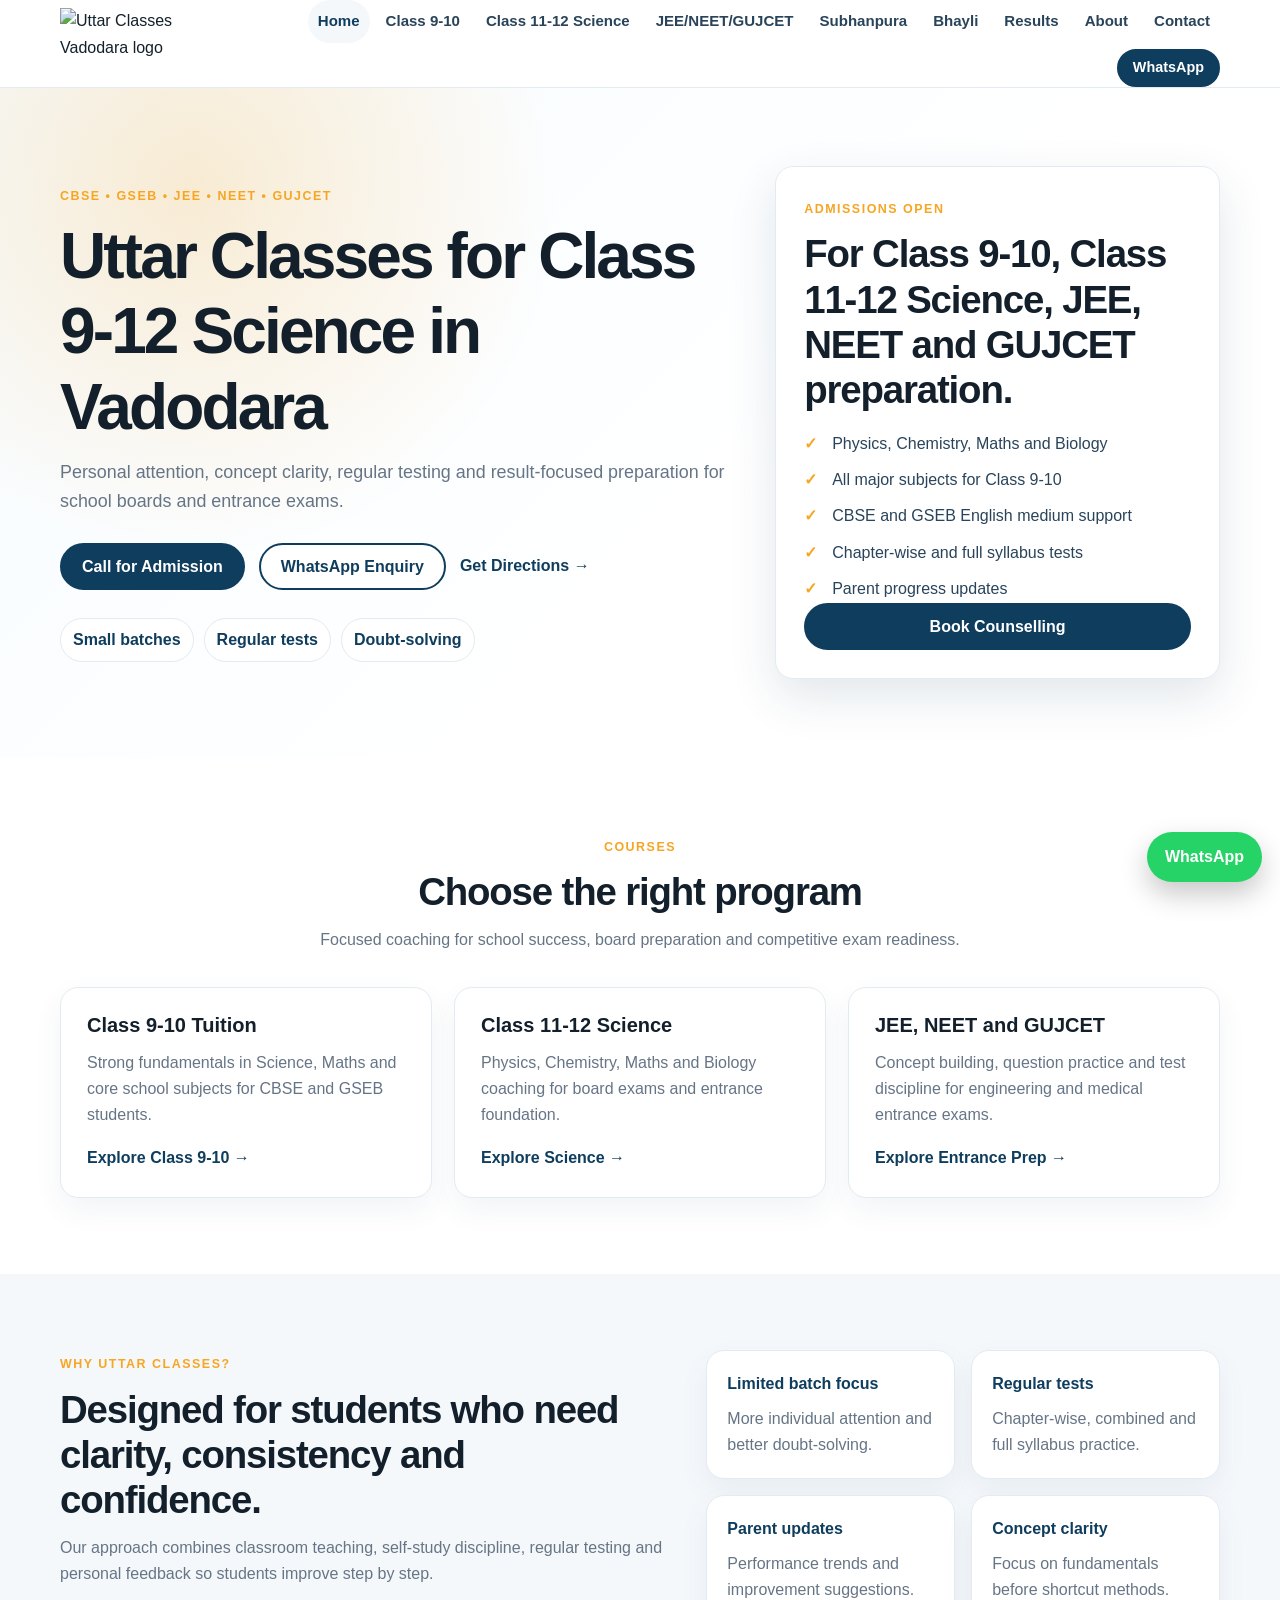
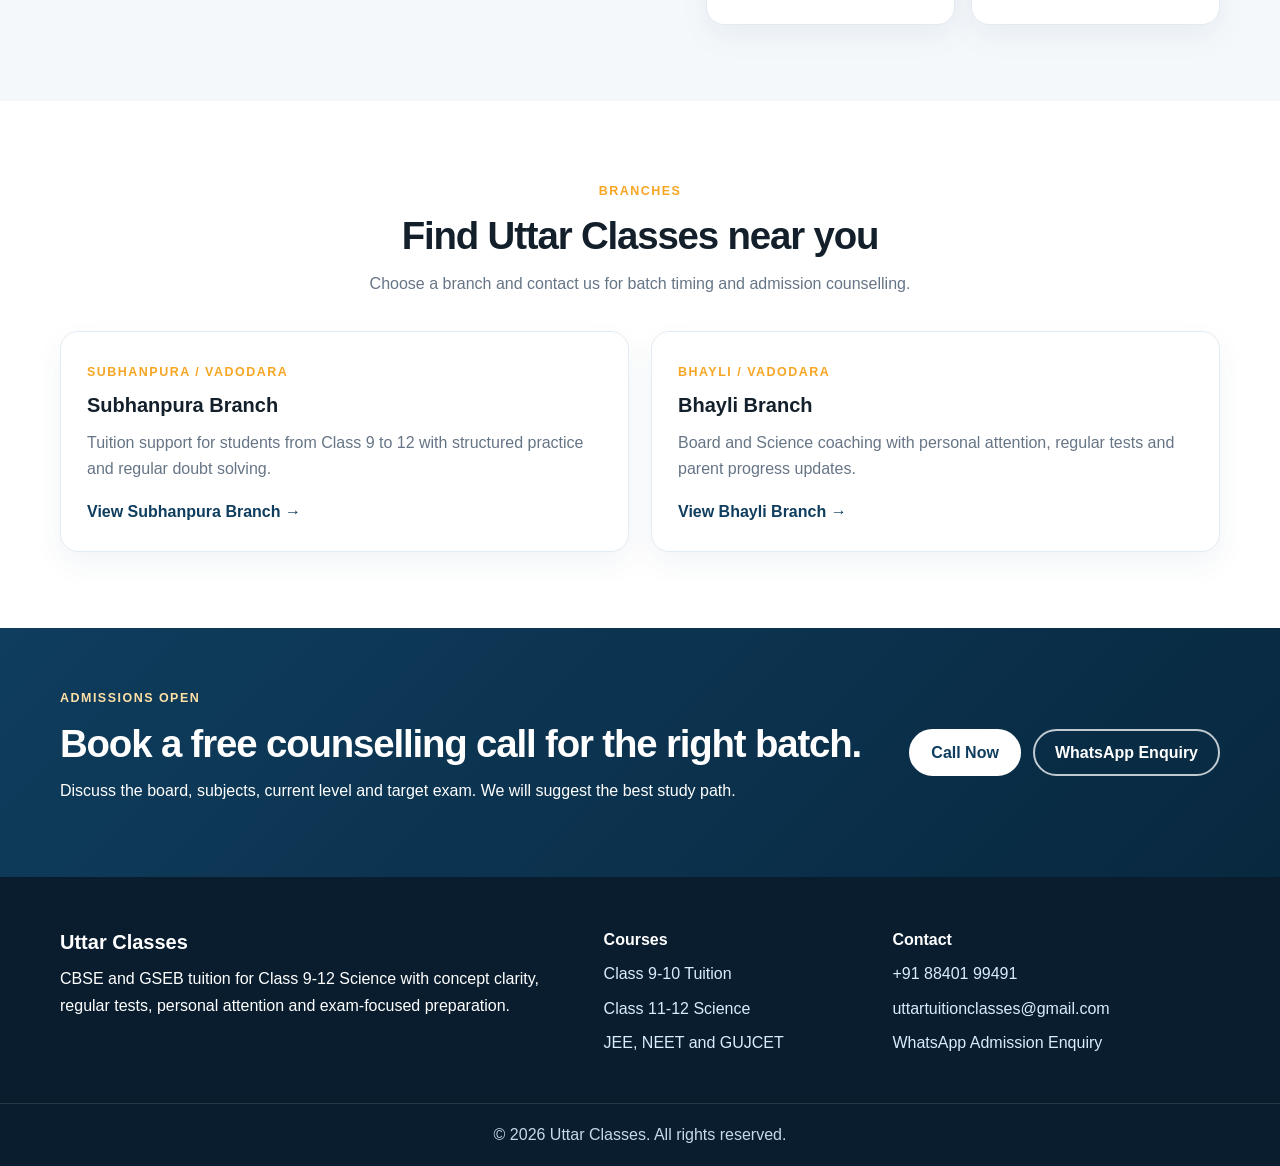
==== index.html @ 64019af1 "Add files via upload" ====
<!DOCTYPE html>
<html lang="en">
<head>
  <meta charset="UTF-8">
  <meta name="viewport" content="width=device-width, initial-scale=1.0">
  <title>Uttar Classes | CBSE &amp; GSEB Tuition in Vadodara</title>
  <meta name="description" content="Uttar Classes offers CBSE and GSEB tuition for Class 9-12 Science, JEE, NEET and GUJCET preparation in Vadodara.">
  <meta name="keywords" content="Uttar Classes, tuition classes Vadodara, CBSE GSEB tuition, JEE NEET GUJCET coaching">
  <meta name="robots" content="index, follow">
  <link rel="canonical" href="https://www.uttarclasses.in/">
  <meta property="og:title" content="Uttar Classes | CBSE &amp; GSEB Tuition in Vadodara">
  <meta property="og:description" content="Uttar Classes offers CBSE and GSEB tuition for Class 9-12 Science, JEE, NEET and GUJCET preparation in Vadodara.">
  <meta property="og:type" content="website">
  <meta property="og:url" content="https://www.uttarclasses.in/">
  <meta property="og:site_name" content="Uttar Classes">
  <link rel="preload" href="/assets/images/logo.jpeg" as="image">
  <link rel="stylesheet" href="/assets/css/style.css">
</head>
<body>
  <header class="site-header">
    <div class="container header-inner">
      <a class="logo" href="/" aria-label="Uttar Classes Home">
        <img src="/assets/images/logo.jpeg" alt="Uttar Classes Vadodara logo" width="120" height="80">
      </a>

      <button class="nav-toggle" type="button" aria-label="Open menu" aria-expanded="false" aria-controls="siteNav">
        <span></span>
        <span></span>
        <span></span>
      </button>

      <nav class="site-nav" id="siteNav" aria-label="Main navigation">
          <a class="nav-link active" href="/">Home</a>
          <a class="nav-link" href="/class-9-10/">Class 9-10</a>
          <a class="nav-link" href="/class-11-12-science/">Class 11-12 Science</a>
          <a class="nav-link" href="/jee-neet-gujcet-coaching/">JEE/NEET/GUJCET</a>
          <a class="nav-link" href="/subhanpura-tuition-classes/">Subhanpura</a>
          <a class="nav-link" href="/bhayli-tuition-classes/">Bhayli</a>
          <a class="nav-link" href="/results/">Results</a>
          <a class="nav-link" href="/about/">About</a>
          <a class="nav-link" href="/contact/">Contact</a>
          <a class="btn btn-small" href="https://wa.me/918840199491?text=Hello%20Uttar%20Classes%2C%20I%20want%20admission%20details." target="_blank" rel="noopener">WhatsApp</a>
      </nav>
    </div>
  </header>

  <main>
    <section class="hero">
      <div class="container hero-grid">
        <div class="hero-content">
          <span class="eyebrow">CBSE • GSEB • JEE • NEET • GUJCET</span>
          <h1>Uttar Classes for Class 9-12 Science in Vadodara</h1>
          <p>Personal attention, concept clarity, regular testing and result-focused preparation for school boards and entrance exams.</p>
          <div class="hero-actions">
            <a class="btn" href="tel:+918840199491">Call for Admission</a>
            <a class="btn btn-outline" href="https://wa.me/918840199491?text=Hello%20Uttar%20Classes%2C%20I%20want%20admission%20details." target="_blank" rel="noopener">WhatsApp Enquiry</a>
            <a class="text-link" href="https://maps.google.com/?q=Uttar%20Classes%20Bhayli%20Vadodara" target="_blank" rel="noopener">Get Directions →</a>
          </div>
          <div class="hero-points" aria-label="Highlights">
            <span>Small batches</span>
            <span>Regular tests</span>
            <span>Doubt-solving</span>
          </div>
        </div>

        <div class="hero-card">
          <span class="eyebrow">Admissions Open</span>
          <h2>For Class 9-10, Class 11-12 Science, JEE, NEET and GUJCET preparation.</h2>
          <ul class="check-list">
            <li>Physics, Chemistry, Maths and Biology</li>
            <li>All major subjects for Class 9-10</li>
            <li>CBSE and GSEB English medium support</li>
            <li>Chapter-wise and full syllabus tests</li>
            <li>Parent progress updates</li>
          </ul>
          <a class="btn btn-full" href="/contact/">Book Counselling</a>
        </div>
      </div>
    </section>

    <section class="section">
      <div class="container">
        <div class="section-heading">
          <span class="eyebrow">Courses</span>
          <h2>Choose the right program</h2>
          <p>Focused coaching for school success, board preparation and competitive exam readiness.</p>
        </div>

        <div class="card-grid three">
          <article class="feature-card">
            <h3>Class 9-10 Tuition</h3>
            <p>Strong fundamentals in Science, Maths and core school subjects for CBSE and GSEB students.</p>
            <a class="text-link" href="/class-9-10/">Explore Class 9-10 →</a>
          </article>
          <article class="feature-card">
            <h3>Class 11-12 Science</h3>
            <p>Physics, Chemistry, Maths and Biology coaching for board exams and entrance foundation.</p>
            <a class="text-link" href="/class-11-12-science/">Explore Science →</a>
          </article>
          <article class="feature-card">
            <h3>JEE, NEET and GUJCET</h3>
            <p>Concept building, question practice and test discipline for engineering and medical entrance exams.</p>
            <a class="text-link" href="/jee-neet-gujcet-coaching/">Explore Entrance Prep →</a>
          </article>
        </div>
      </div>
    </section>

    <section class="section section-soft">
      <div class="container split-grid">
        <div>
          <span class="eyebrow">Why Uttar Classes?</span>
          <h2>Designed for students who need clarity, consistency and confidence.</h2>
          <p>Our approach combines classroom teaching, self-study discipline, regular testing and personal feedback so students improve step by step.</p>
        </div>
        <div class="mini-grid">
          <div class="mini-card"><strong>Limited batch focus</strong><span>More individual attention and better doubt-solving.</span></div>
          <div class="mini-card"><strong>Regular tests</strong><span>Chapter-wise, combined and full syllabus practice.</span></div>
          <div class="mini-card"><strong>Parent updates</strong><span>Performance trends and improvement suggestions.</span></div>
          <div class="mini-card"><strong>Concept clarity</strong><span>Focus on fundamentals before shortcut methods.</span></div>
        </div>
      </div>
    </section>

    <section class="section">
      <div class="container">
        <div class="section-heading">
          <span class="eyebrow">Branches</span>
          <h2>Find Uttar Classes near you</h2>
          <p>Choose a branch and contact us for batch timing and admission counselling.</p>
        </div>
        <div class="card-grid two">
          <article class="branch-card">
            <span class="eyebrow">Subhanpura / Vadodara</span>
            <h3>Subhanpura Branch</h3>
            <p>Tuition support for students from Class 9 to 12 with structured practice and regular doubt solving.</p>
            <a class="text-link" href="/subhanpura-tuition-classes/">View Subhanpura Branch →</a>
          </article>
          <article class="branch-card">
            <span class="eyebrow">Bhayli / Vadodara</span>
            <h3>Bhayli Branch</h3>
            <p>Board and Science coaching with personal attention, regular tests and parent progress updates.</p>
            <a class="text-link" href="/bhayli-tuition-classes/">View Bhayli Branch →</a>
          </article>
        </div>
      </div>
    </section>

    <section class="cta-band">
      <div class="container cta-band-inner">
        <div>
          <span class="eyebrow light">Admissions Open</span>
          <h2>Book a free counselling call for the right batch.</h2>
          <p>Discuss the board, subjects, current level and target exam. We will suggest the best study path.</p>
        </div>
        <div class="cta-actions">
          <a class="btn btn-light" href="tel:+918840199491">Call Now</a>
          <a class="btn btn-outline-light" href="https://wa.me/918840199491?text=Hello%20Uttar%20Classes%2C%20I%20want%20admission%20details." target="_blank" rel="noopener">WhatsApp Enquiry</a>
        </div>
      </div>
    </section>
  </main>

  <footer class="site-footer">
    <div class="container footer-grid">
      <div>
        <h3>Uttar Classes</h3>
        <p>CBSE and GSEB tuition for Class 9-12 Science with concept clarity, regular tests, personal attention and exam-focused preparation.</p>
      </div>

      <div>
        <h4>Courses</h4>
        <a href="/class-9-10/">Class 9-10 Tuition</a>
        <a href="/class-11-12-science/">Class 11-12 Science</a>
        <a href="/jee-neet-gujcet-coaching/">JEE, NEET and GUJCET</a>
      </div>

      <div>
        <h4>Contact</h4>
        <a href="tel:+918840199491">+91 88401 99491</a>
        <a href="mailto:uttartuitionclasses@gmail.com">uttartuitionclasses@gmail.com</a>
        <a href="https://wa.me/918840199491?text=Hello%20Uttar%20Classes%2C%20I%20want%20admission%20details." target="_blank" rel="noopener">WhatsApp Admission Enquiry</a>
      </div>
    </div>

    <div class="footer-bottom">
      <p>© 2026 Uttar Classes. All rights reserved.</p>
    </div>
  </footer>

  <a class="floating-whatsapp" href="https://wa.me/918840199491?text=Hello%20Uttar%20Classes%2C%20I%20want%20admission%20details." target="_blank" rel="noopener" aria-label="Chat with Uttar Classes on WhatsApp">WhatsApp</a>
  <script src="/assets/js/main.js" defer></script>
</body>
</html>
---- assets/css/style.css ----
:root {
  --primary: #0f3d5e;
  --primary-dark: #08283f;
  --accent: #f6a623;
  --accent-soft: #fff2d8;
  --text: #13202b;
  --muted: #667586;
  --bg: #ffffff;
  --soft: #f5f8fb;
  --border: #e3ebf2;
  --shadow: 0 18px 48px rgba(15, 61, 94, 0.12);
  --radius: 18px;
  --container: 1160px;
}

* {
  box-sizing: border-box;
}

html {
  scroll-behavior: smooth;
}

body {
  margin: 0;
  font-family: Arial, Helvetica, sans-serif;
  color: var(--text);
  background: var(--bg);
  line-height: 1.65;
}

img {
  display: block;
  max-width: 100%;
}

a {
  color: inherit;
  text-decoration: none;
}

p {
  margin: 0 0 1rem;
  color: var(--muted);
}

h1,
h2,
h3,
h4 {
  margin: 0 0 0.75rem;
  line-height: 1.18;
  color: var(--text);
}

h1 {
  font-size: clamp(2.3rem, 5vw, 4.6rem);
  letter-spacing: -0.045em;
}

h2 {
  font-size: clamp(1.75rem, 3vw, 2.7rem);
  letter-spacing: -0.03em;
}

h3 {
  font-size: 1.25rem;
}

.container {
  width: min(var(--container), calc(100% - 32px));
  margin: 0 auto;
}

.narrow {
  max-width: 860px;
  text-align: center;
}

.site-header {
  position: sticky;
  top: 0;
  z-index: 50;
  background: rgba(255, 255, 255, 0.96);
  border-bottom: 1px solid var(--border);
  backdrop-filter: blur(12px);
}

.header-inner {
  min-height: 82px;
  display: flex;
  align-items: center;
  justify-content: space-between;
  gap: 24px;
}

.logo {
  display: inline-flex;
  align-items: center;
  flex: 0 0 auto;
}

.logo img {
  width: 120px;
  height: auto;
  max-height: 70px;
  object-fit: contain;
}

.site-nav {
  display: flex;
  align-items: center;
  justify-content: flex-end;
  gap: 6px;
  flex-wrap: wrap;
}

.nav-link {
  padding: 9px 10px;
  border-radius: 999px;
  color: #29445a;
  font-size: 0.94rem;
  font-weight: 700;
}

.nav-link:hover,
.nav-link.active {
  color: var(--primary);
  background: var(--soft);
}

.nav-toggle {
  display: none;
  width: 44px;
  height: 44px;
  border: 1px solid var(--border);
  border-radius: 12px;
  background: #fff;
  cursor: pointer;
}

.nav-toggle span {
  display: block;
  width: 20px;
  height: 2px;
  margin: 5px auto;
  background: var(--primary);
}

.btn {
  display: inline-flex;
  align-items: center;
  justify-content: center;
  min-height: 46px;
  padding: 12px 20px;
  border: 2px solid var(--primary);
  border-radius: 999px;
  background: var(--primary);
  color: #fff;
  font-weight: 800;
  line-height: 1.2;
  transition: transform 0.2s ease, background 0.2s ease, color 0.2s ease;
}

.btn:hover {
  transform: translateY(-2px);
  background: var(--primary-dark);
  border-color: var(--primary-dark);
}

.btn-small {
  min-height: 38px;
  padding: 8px 14px;
  font-size: 0.9rem;
}

.btn-outline {
  background: #fff;
  color: var(--primary);
}

.btn-outline:hover {
  background: var(--primary);
  color: #fff;
}

.btn-light {
  background: #fff;
  border-color: #fff;
  color: var(--primary);
}

.btn-outline-light {
  background: transparent;
  border-color: rgba(255, 255, 255, 0.75);
  color: #fff;
}

.btn-full {
  width: 100%;
}

.text-link {
  color: var(--primary);
  font-weight: 900;
}

.text-link:hover {
  color: var(--primary-dark);
  text-decoration: underline;
}

.eyebrow {
  display: inline-flex;
  margin-bottom: 12px;
  color: var(--accent);
  font-size: 0.78rem;
  font-weight: 900;
  letter-spacing: 0.12em;
  text-transform: uppercase;
}

.eyebrow.light {
  color: #ffe1a6;
}

.hero,
.page-hero {
  background:
    radial-gradient(circle at 15% 15%, rgba(246, 166, 35, 0.20), transparent 30%),
    linear-gradient(135deg, #f6fbff 0%, #ffffff 60%);
}

.hero {
  padding: 78px 0;
}

.page-hero {
  padding: 82px 0 72px;
}

.full-page {
  min-height: 58vh;
  display: grid;
  place-items: center;
}

.hero-grid {
  display: grid;
  grid-template-columns: minmax(0, 1.2fr) minmax(320px, 0.8fr);
  gap: 48px;
  align-items: center;
}

.hero-content p,
.page-hero p {
  max-width: 680px;
  font-size: 1.12rem;
}

.narrow p {
  margin-left: auto;
  margin-right: auto;
}

.hero-actions {
  display: flex;
  align-items: center;
  flex-wrap: wrap;
  gap: 14px;
  margin-top: 26px;
}

.hero-actions.centered {
  justify-content: center;
}

.hero-points {
  display: flex;
  flex-wrap: wrap;
  gap: 10px;
  margin-top: 28px;
}

.hero-points span {
  padding: 8px 12px;
  border: 1px solid var(--border);
  border-radius: 999px;
  background: #fff;
  color: var(--primary);
  font-weight: 800;
}

.hero-card,
.info-card,
.contact-panel,
.enquiry-form,
.feature-card,
.branch-card,
.result-card,
blockquote,
.mini-card {
  border: 1px solid var(--border);
  border-radius: var(--radius);
  background: #fff;
  box-shadow: 0 12px 30px rgba(15, 61, 94, 0.06);
}

.hero-card,
.info-card,
.contact-panel,
.enquiry-form {
  padding: 28px;
}

.hero-card {
  box-shadow: var(--shadow);
}

.section {
  padding: 76px 0;
}

.section-soft {
  background: var(--soft);
}

.section-heading {
  max-width: 760px;
  margin: 0 auto 34px;
  text-align: center;
}

.card-grid {
  display: grid;
  gap: 22px;
}

.card-grid.two {
  grid-template-columns: repeat(2, minmax(0, 1fr));
}

.card-grid.three {
  grid-template-columns: repeat(3, minmax(0, 1fr));
}

.card-grid.four {
  grid-template-columns: repeat(4, minmax(0, 1fr));
}

.feature-card,
.branch-card {
  padding: 26px;
}

.feature-card:hover,
.branch-card:hover,
.result-card:hover {
  transform: translateY(-3px);
  box-shadow: var(--shadow);
}

.feature-card,
.branch-card,
.result-card {
  transition: transform 0.2s ease, box-shadow 0.2s ease;
}

.split-grid {
  display: grid;
  grid-template-columns: minmax(0, 1fr) minmax(300px, 0.85fr);
  gap: 42px;
  align-items: start;
}

.mini-grid {
  display: grid;
  grid-template-columns: repeat(2, minmax(0, 1fr));
  gap: 16px;
}

.mini-card {
  padding: 20px;
}

.mini-card strong {
  display: block;
  margin-bottom: 8px;
  color: var(--primary);
}

.mini-card span {
  color: var(--muted);
}

.check-list {
  display: grid;
  gap: 10px;
  margin: 18px 0 0;
  padding: 0;
  list-style: none;
}

.check-list li {
  position: relative;
  padding-left: 28px;
  color: #29445a;
}

.check-list li::before {
  content: "✓";
  position: absolute;
  left: 0;
  top: 0;
  color: var(--accent);
  font-weight: 900;
}

.check-list.compact {
  margin-top: 0;
}

.result-grid {
  display: grid;
  grid-template-columns: repeat(3, minmax(0, 1fr));
  gap: 24px;
}

.result-card {
  overflow: hidden;
}

.result-card img {
  width: 100%;
  aspect-ratio: 4 / 3;
  object-fit: cover;
  background: var(--soft);
}

.result-card div {
  padding: 20px;
}

.result-badge {
  display: inline-flex;
  margin-bottom: 10px;
  padding: 5px 10px;
  border-radius: 999px;
  background: var(--accent-soft);
  color: #7a4b00;
  font-size: 0.82rem;
  font-weight: 900;
}

.testimonial-grid {
  display: grid;
  grid-template-columns: repeat(2, minmax(0, 1fr));
  gap: 22px;
}

blockquote {
  margin: 0;
  padding: 28px;
}

blockquote p {
  color: var(--text);
  font-size: 1.04rem;
}

cite {
  display: block;
  color: var(--primary);
  font-style: normal;
  font-weight: 900;
}

.center-block {
  margin-top: 30px;
  text-align: center;
}

.contact-grid {
  display: grid;
  grid-template-columns: minmax(280px, 0.75fr) minmax(320px, 1fr);
  gap: 28px;
  align-items: start;
}

.contact-list {
  display: grid;
  gap: 14px;
}

.contact-list a {
  display: grid;
  gap: 2px;
  padding: 16px;
  border: 1px solid var(--border);
  border-radius: 14px;
  background: var(--soft);
}

.contact-list strong {
  color: var(--primary);
}

.contact-list span {
  color: var(--muted);
}

.enquiry-form label {
  display: block;
  margin: 14px 0 6px;
  color: var(--text);
  font-weight: 800;
}

.enquiry-form input,
.enquiry-form select,
.enquiry-form textarea {
  width: 100%;
  padding: 13px 14px;
  border: 1px solid var(--border);
  border-radius: 12px;
  font: inherit;
  color: var(--text);
  background: #fff;
}

.enquiry-form input:focus,
.enquiry-form select:focus,
.enquiry-form textarea:focus {
  outline: 3px solid rgba(246, 166, 35, 0.25);
  border-color: var(--accent);
}

.enquiry-form button {
  margin-top: 18px;
}

.form-note {
  margin-top: 12px;
  font-size: 0.9rem;
  text-align: center;
}

.cta-band {
  padding: 56px 0;
  background: linear-gradient(135deg, var(--primary), var(--primary-dark));
  color: #fff;
}

.cta-band h2,
.cta-band p {
  color: #fff;
}

.cta-band-inner {
  display: flex;
  align-items: center;
  justify-content: space-between;
  gap: 28px;
}

.cta-actions {
  display: flex;
  flex-wrap: wrap;
  gap: 12px;
  flex: 0 0 auto;
}

.site-footer {
  padding: 54px 0 0;
  background: #091d2e;
  color: #fff;
}

.site-footer h3,
.site-footer h4,
.site-footer p {
  color: #fff;
}

.footer-grid {
  display: grid;
  grid-template-columns: 1.4fr 0.7fr 0.9fr;
  gap: 34px;
}

.site-footer a {
  display: block;
  margin: 8px 0;
  color: #d9ecff;
}

.site-footer a:hover {
  color: #fff;
  text-decoration: underline;
}

.footer-bottom {
  margin-top: 38px;
  padding: 18px 0;
  border-top: 1px solid rgba(255, 255, 255, 0.12);
  text-align: center;
}

.footer-bottom p {
  margin: 0;
  color: #c4d9ea;
}

.floating-whatsapp {
  position: fixed;
  right: 18px;
  bottom: 18px;
  z-index: 60;
  display: inline-flex;
  align-items: center;
  justify-content: center;
  min-height: 48px;
  padding: 12px 18px;
  border-radius: 999px;
  background: #25d366;
  color: #fff;
  font-weight: 900;
  box-shadow: 0 12px 28px rgba(0, 0, 0, 0.22);
}

.floating-whatsapp:hover {
  transform: translateY(-2px);
}

@media (max-width: 1080px) {
  .card-grid.four {
    grid-template-columns: repeat(2, minmax(0, 1fr));
  }

  .result-grid {
    grid-template-columns: repeat(2, minmax(0, 1fr));
  }
}

@media (max-width: 920px) {
  .nav-toggle {
    display: inline-block;
  }

  .site-nav {
    position: absolute;
    left: 16px;
    right: 16px;
    top: calc(100% + 8px);
    display: none;
    flex-direction: column;
    align-items: stretch;
    padding: 14px;
    border: 1px solid var(--border);
    border-radius: 18px;
    background: #fff;
    box-shadow: var(--shadow);
  }

  .site-nav.open {
    display: flex;
  }

  .nav-link,
  .site-nav .btn {
    justify-content: center;
    text-align: center;
  }

  .hero-grid,
  .split-grid,
  .contact-grid,
  .cta-band-inner {
    grid-template-columns: 1fr;
  }

  .cta-band-inner {
    display: grid;
  }

  .card-grid.three,
  .footer-grid {
    grid-template-columns: 1fr;
  }
}

@media (max-width: 640px) {
  .container {
    width: min(100% - 24px, var(--container));
  }

  .hero,
  .page-hero,
  .section {
    padding: 54px 0;
  }

  .header-inner {
    min-height: 72px;
  }

  .logo img {
    width: 96px;
    max-height: 58px;
  }

  .hero-actions,
  .cta-actions {
    flex-direction: column;
    align-items: stretch;
  }

  .btn,
  .text-link {
    width: 100%;
    text-align: center;
  }

  .mini-grid,
  .card-grid.two,
  .card-grid.four,
  .result-grid,
  .testimonial-grid {
    grid-template-columns: 1fr;
  }

  .hero-card,
  .info-card,
  .contact-panel,
  .enquiry-form,
  .feature-card,
  .branch-card,
  blockquote {
    padding: 22px;
  }

  .floating-whatsapp {
    right: 12px;
    bottom: 12px;
    min-height: 44px;
    padding: 10px 14px;
    font-size: 0.9rem;
  }
}

/* Results page category layout */
.result-category-grid {
  display: grid;
  grid-template-columns: repeat(3, minmax(0, 1fr));
  gap: 24px;
  align-items: stretch;
}

.result-category-card {
  display: flex;
  flex-direction: column;
  gap: 18px;
  min-height: 100%;
  padding: 22px;
  border: 1px solid var(--border);
  border-radius: var(--radius);
  background: #fff;
  box-shadow: 0 12px 30px rgba(15, 61, 94, 0.06);
  transition: transform 0.2s ease, box-shadow 0.2s ease;
}

.result-category-card:hover {
  transform: translateY(-3px);
  box-shadow: var(--shadow);
}

.featured-result-card {
  border-color: rgba(246, 166, 35, 0.42);
  box-shadow: 0 16px 38px rgba(246, 166, 35, 0.13);
}

.result-category-head h3 {
  margin-bottom: 8px;
}

.result-category-head p {
  margin-bottom: 0;
}

.result-video {
  width: 100%;
  aspect-ratio: 9 / 16;
  max-height: 520px;
  border-radius: 16px;
  background: #000;
  object-fit: cover;
  overflow: hidden;
}

.mini-result-gallery {
  display: grid;
  grid-template-columns: repeat(3, minmax(0, 1fr));
  gap: 10px;
  margin-top: auto;
}

.mini-result-gallery img {
  width: 100%;
  aspect-ratio: 1 / 1;
  border: 1px solid var(--border);
  border-radius: 12px;
  background: var(--soft);
  object-fit: cover;
}

.competitive-box {
  padding: 24px;
  border: 1px dashed rgba(15, 61, 94, 0.28);
  border-radius: 16px;
  background:
    radial-gradient(circle at 20% 10%, rgba(246, 166, 35, 0.18), transparent 36%),
    var(--soft);
}

.competitive-box strong {
  display: block;
  margin-bottom: 8px;
  color: var(--primary);
  font-size: 1.08rem;
}

.competitive-box p {
  margin-bottom: 0;
}

.result-card-link {
  margin-top: auto;
}

@media (max-width: 1080px) {
  .result-category-grid {
    grid-template-columns: repeat(2, minmax(0, 1fr));
  }
}

@media (max-width: 720px) {
  .result-category-grid {
    grid-template-columns: 1fr;
  }

  .result-video {
    max-height: 620px;
  }
}
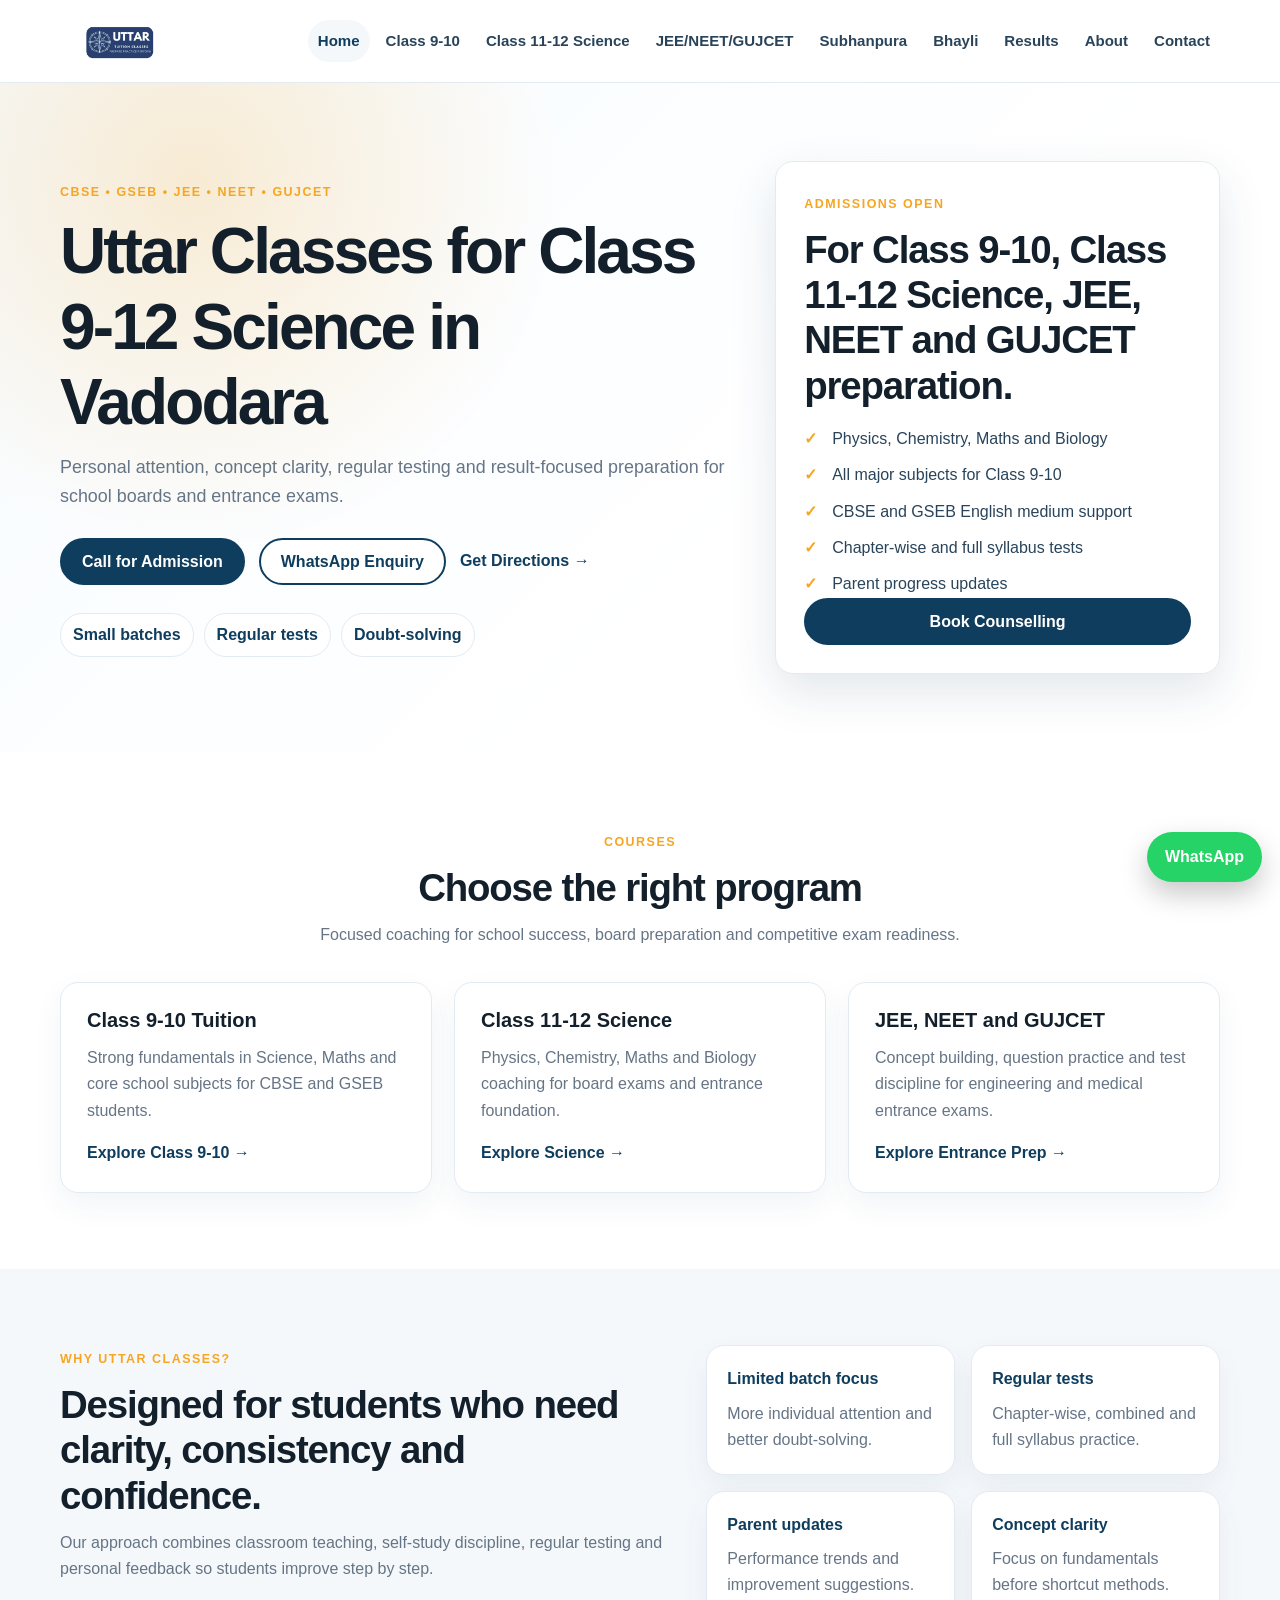
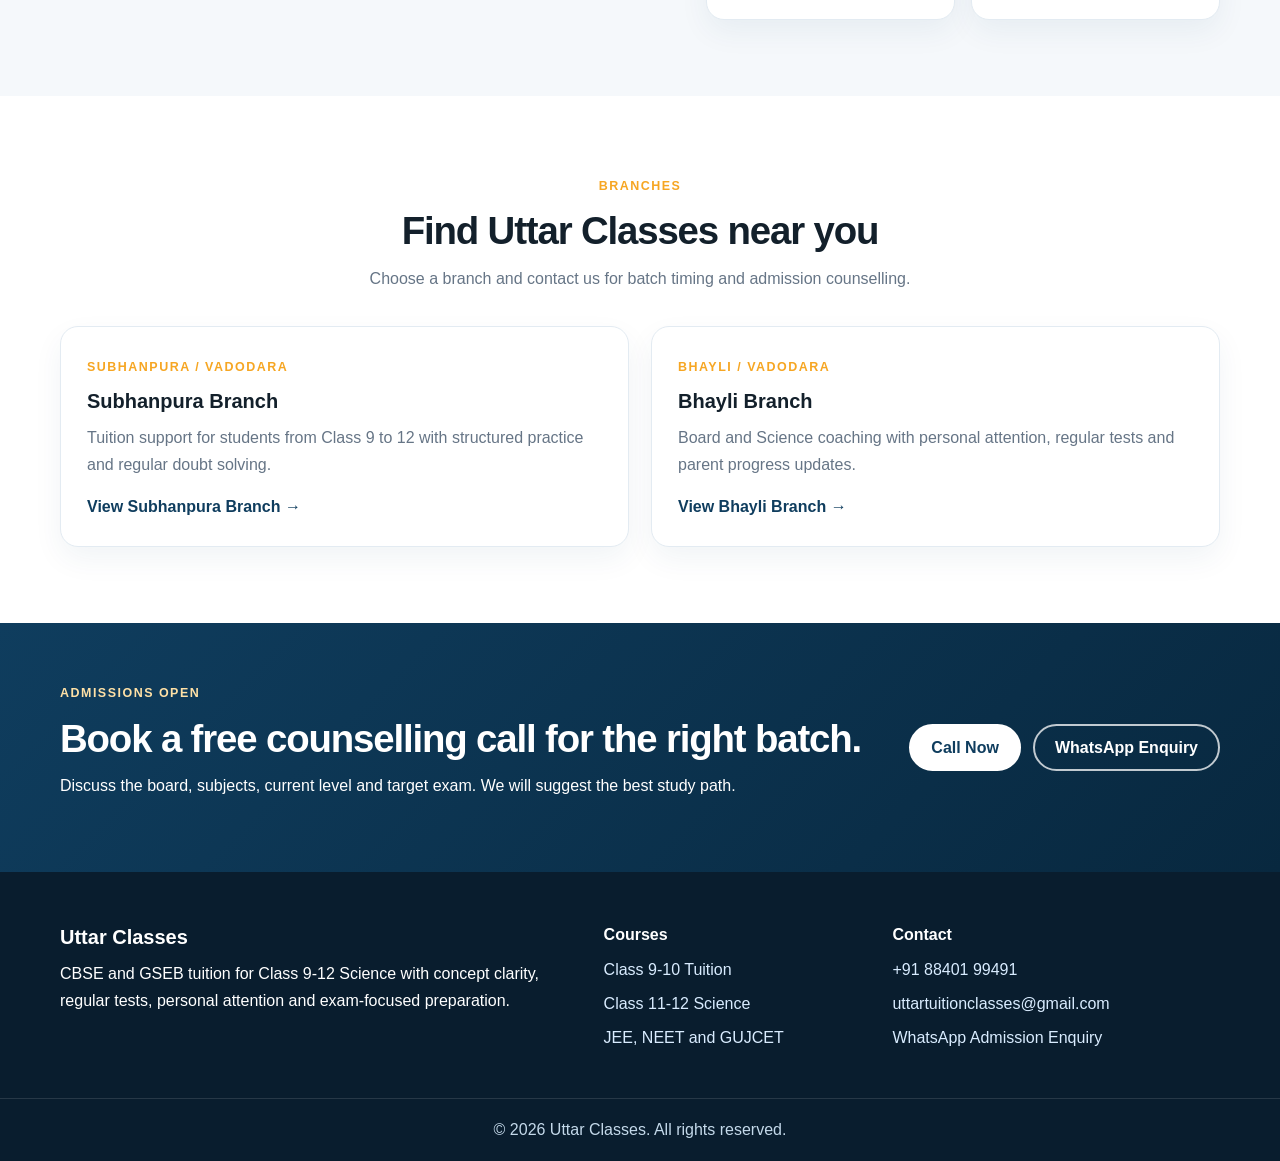
==== commit 9a40db81: "Update index.html" ====
--- a/index.html
+++ b/index.html
@@ -39,7 +39,6 @@
           <a class="nav-link" href="/results/">Results</a>
           <a class="nav-link" href="/about/">About</a>
           <a class="nav-link" href="/contact/">Contact</a>
-          <a class="btn btn-small" href="https://wa.me/918840199491?text=Hello%20Uttar%20Classes%2C%20I%20want%20admission%20details." target="_blank" rel="noopener">WhatsApp</a>
       </nav>
     </div>
   </header>
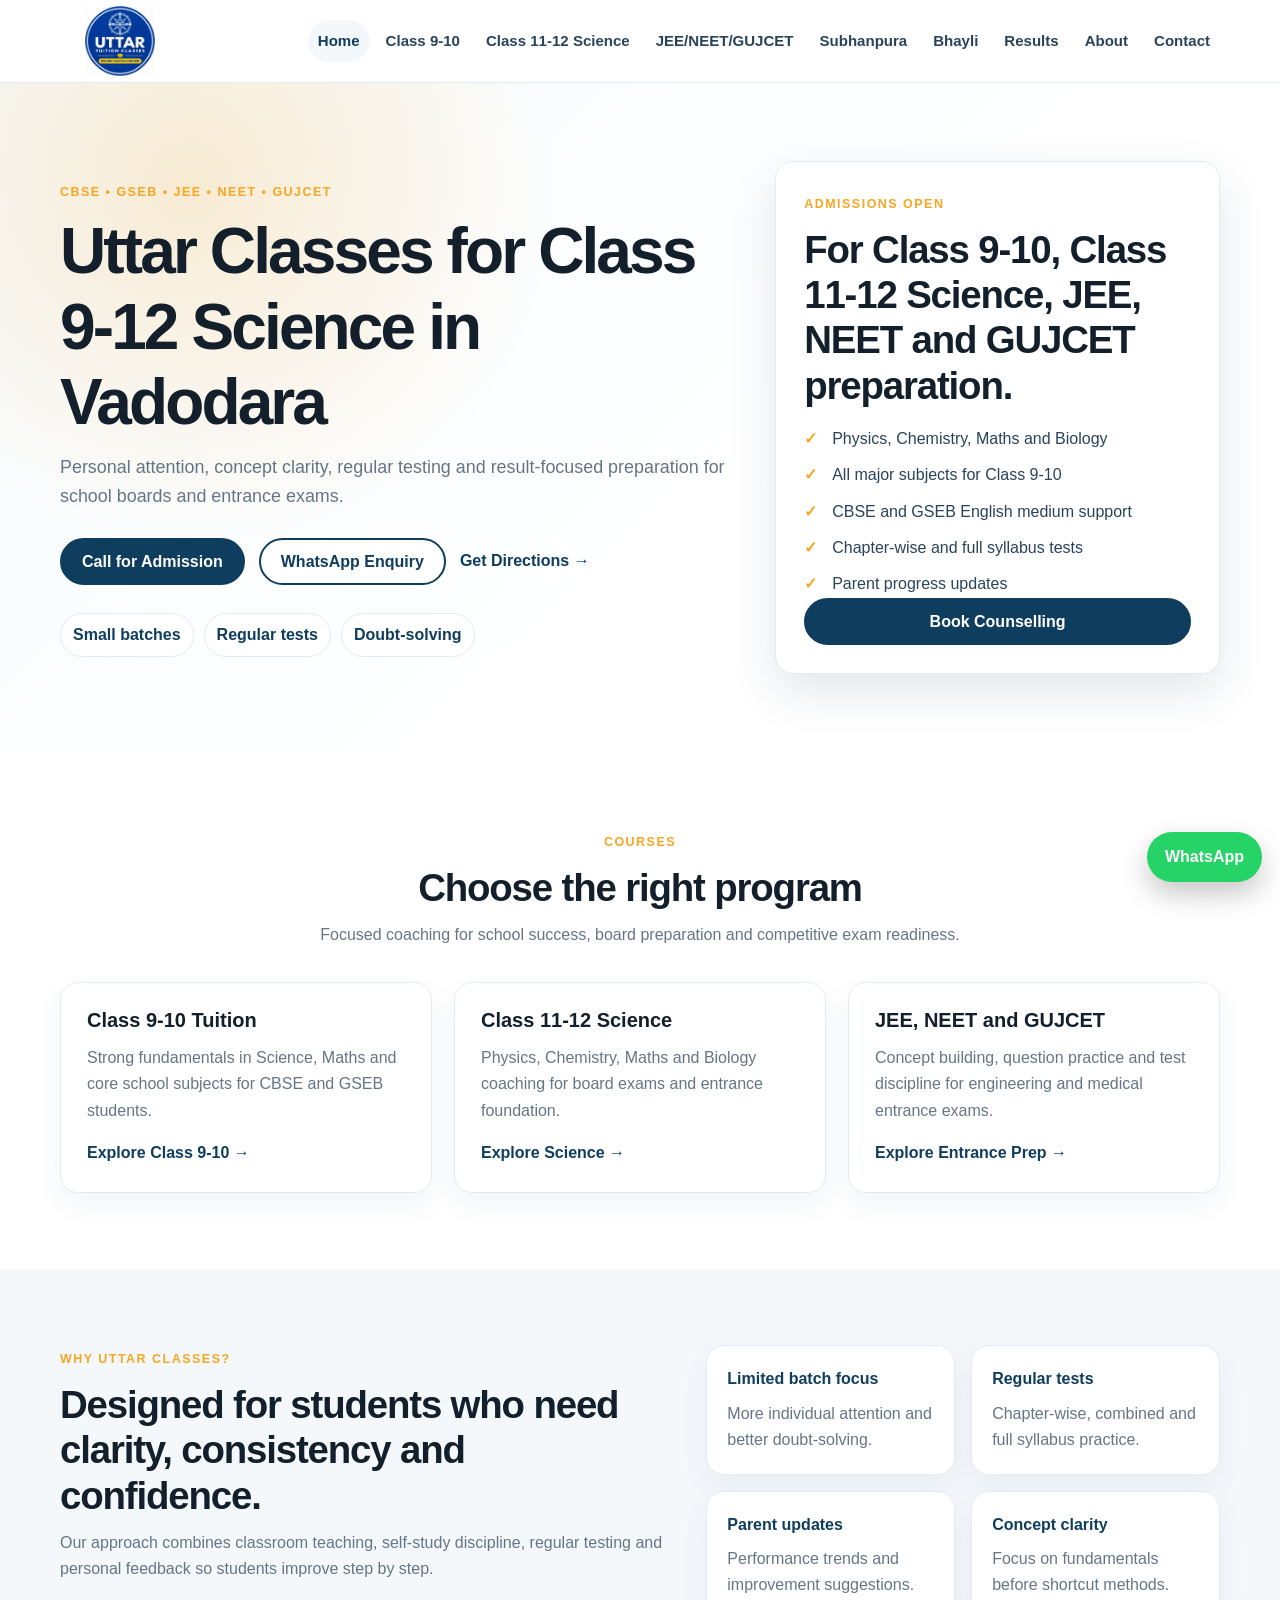
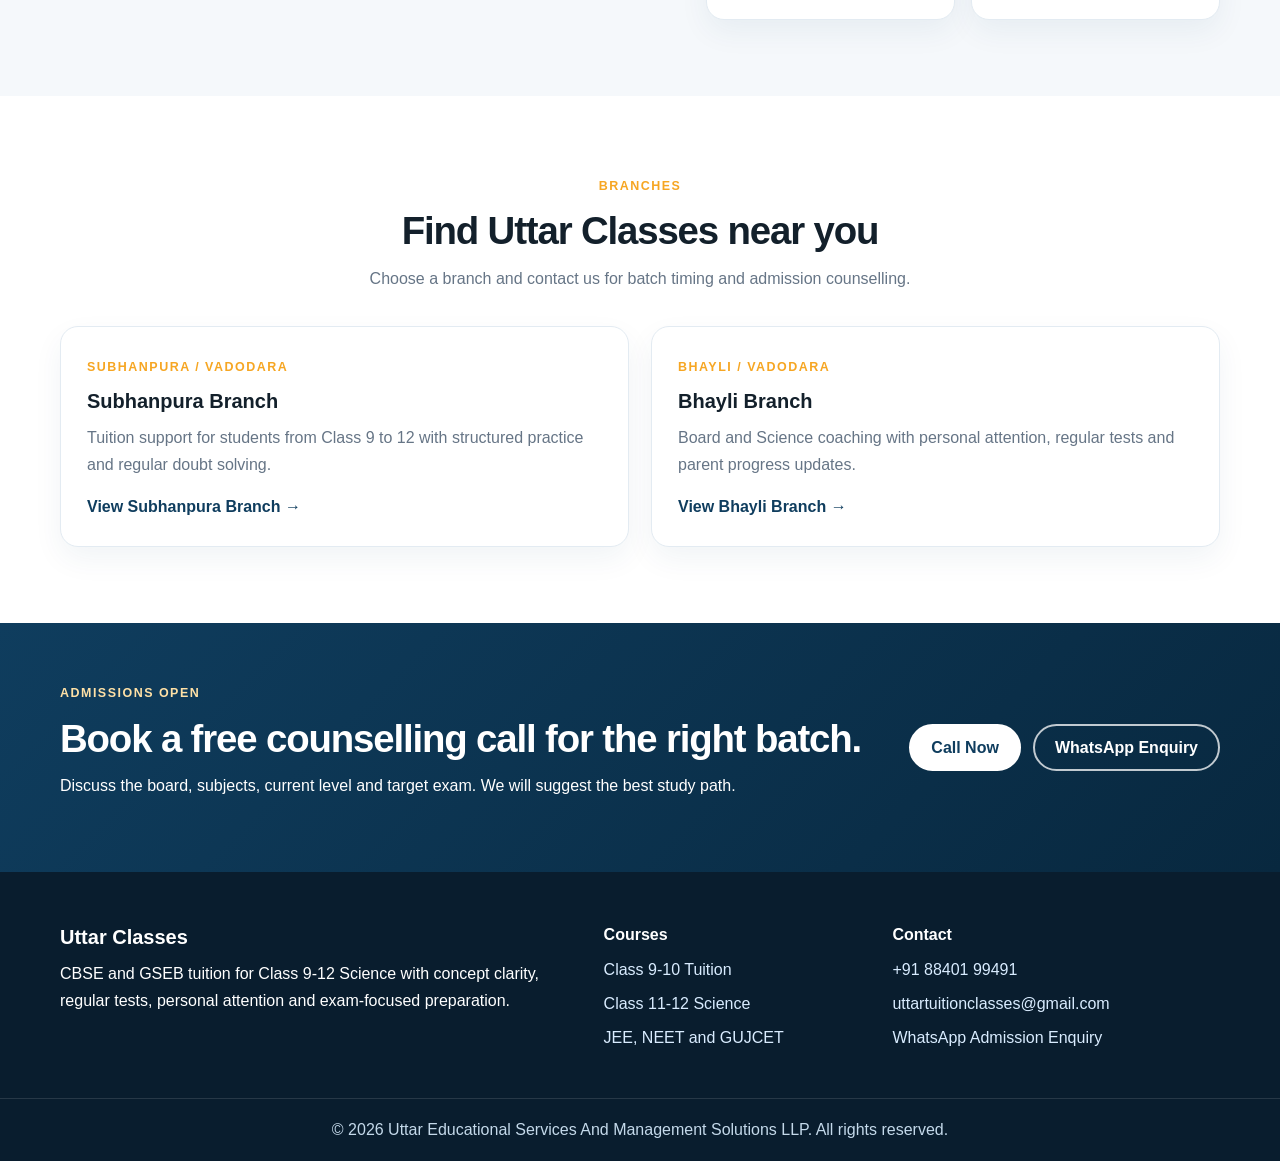
==== commit 279ae978: "Update index.html" ====
--- a/index.html
+++ b/index.html
@@ -53,7 +53,7 @@
           <div class="hero-actions">
             <a class="btn" href="tel:+918840199491">Call for Admission</a>
             <a class="btn btn-outline" href="https://wa.me/918840199491?text=Hello%20Uttar%20Classes%2C%20I%20want%20admission%20details." target="_blank" rel="noopener">WhatsApp Enquiry</a>
-            <a class="text-link" href="https://maps.google.com/?q=Uttar%20Classes%20Bhayli%20Vadodara" target="_blank" rel="noopener">Get Directions →</a>
+            <a class="text-link" href="https://maps.app.goo.gl/bqaz7SWQVZoKJBSM6" target="_blank" rel="noopener">Get Directions →</a>
           </div>
           <div class="hero-points" aria-label="Highlights">
             <span>Small batches</span>
@@ -183,7 +183,7 @@
     </div>
 
     <div class="footer-bottom">
-      <p>© 2026 Uttar Classes. All rights reserved.</p>
+      <p>© 2026 Uttar Educational Services And Management Solutions LLP. All rights reserved.</p>
     </div>
   </footer>
 
